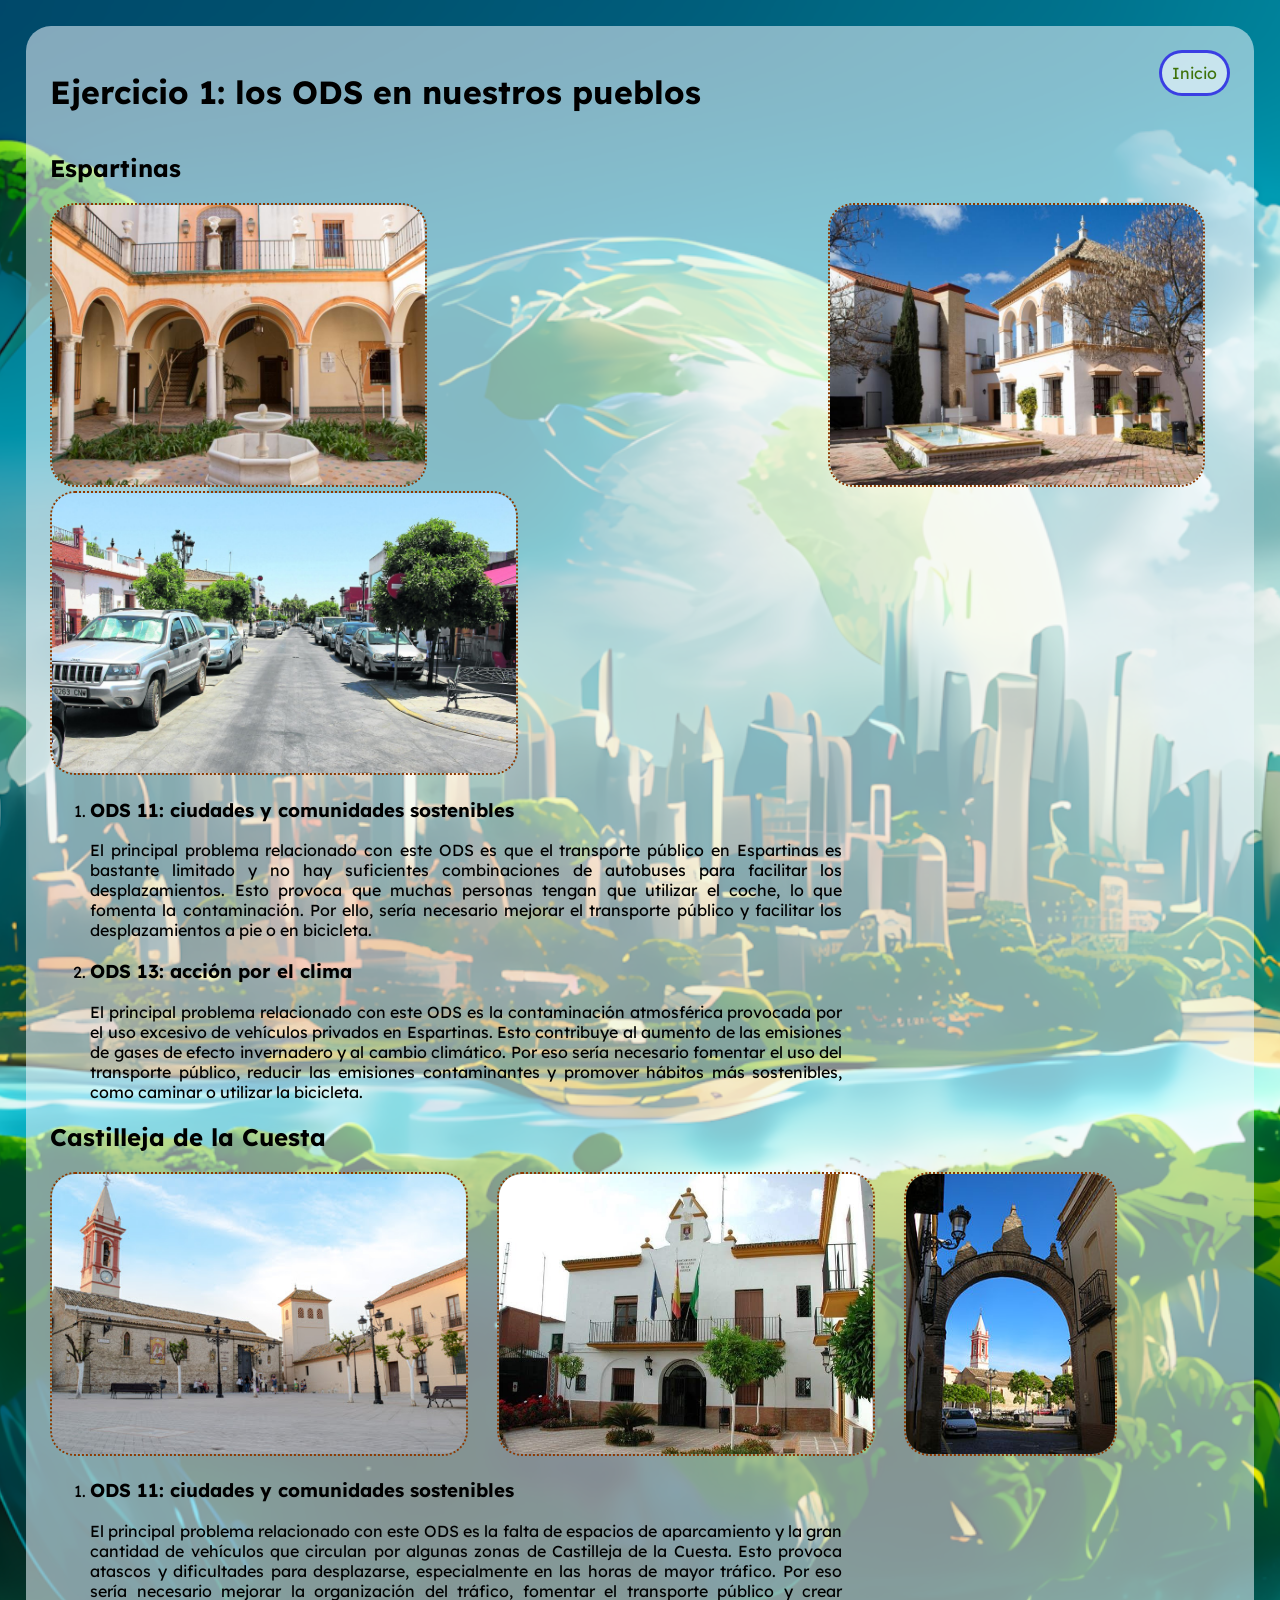
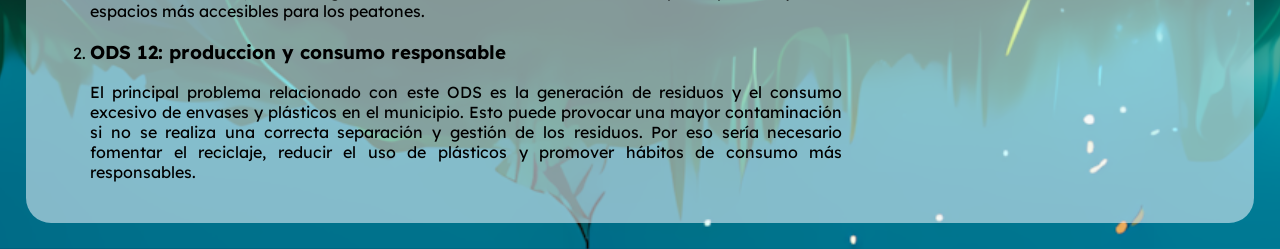
==== Ejercicio1.html @ 4f295839 "Guardar cambios" ====
<!DOCTYPE html>
<html lang="es">

<head>
    <meta charset="UTF-8">
    <meta name="viewport" content="width=device-width, initial-scale=1.0">
    <title>Ejercicio 1</title>
    <link rel="stylesheet" href="css/Ejercicio1.css">

    <!--Esta parte del codigo es para poder usar la letra en el formato LEXEND, importando la libreria de fuetnes de Google, esto lo tubimos que buscar en google ya que no sabiamos como se ponia-->
    <link rel="preconnect" href="https://fonts.googleapis.com">
    <link rel="preconnect" href="https://fonts.gstatic.com" crossorigin>
    <link href="https://fonts.googleapis.com/css2?family=Lexend:wght@100..900&display=swap" rel="stylesheet">

</head>

<body>
    <div class="divFondo">
        <header>
            <h1>Ejercicio 1: los ODS en nuestros pueblos</h1>
            <nav>
                <a href="INDEX.html">Inicio</a>
            </nav>
        </header>
        <main>
            <article>
                <section id="espartinas">
                    <div>
                        <h2>Espartinas</h2>
                        <img src="SourcesEj1/CasaDeLasMonjas.jpg"
                            alt="Plaza de Espartinas con una fuente y árboles alrededor" style="height: 280px;">
                        <img src="SourcesEj1/Cultura.jpg" alt="Edificio del Ministerio de Cultura"
                            style="height: 280px; margin-inline: 25px;">
                        <img src="SourcesEj1/CallePrincipal.jpg" alt="Calle principal de acceso a la Casa de las Monjas"
                            style="height: 280px;">
                    </div>
                    <div>
                        <ol>
                            <li>
                                <h3>ODS 11: ciudades y comunidades sostenibles</h3>
                                <p style="width: 66%;">El principal problema relacionado con este ODS es que el
                                    transporte p&uacute;blico en Espartinas es bastante limitado y no hay suficientes
                                    combinaciones de autobuses para facilitar los desplazamientos. Esto provoca que
                                    muchas personas tengan que utilizar el coche, lo que fomenta la
                                    contaminaci&oacute;n. Por ello, ser&iacute;a necesario mejorar el transporte
                                    p&uacute;blico y facilitar los desplazamientos a pie o en bicicleta.</p>
                            </li>
                            <li>
                                <h3>ODS 13: acci&oacute;n por el clima</h3>
                                <p style="width: 66%;">El principal problema relacionado con este ODS es la
                                    contaminación atmosférica provocada por el uso excesivo de vehículos privados en
                                    Espartinas. Esto contribuye al aumento de las emisiones de gases de efecto
                                    invernadero y al cambio climático. Por eso sería necesario fomentar el uso del
                                    transporte público, reducir las emisiones contaminantes y promover hábitos más
                                    sostenibles, como caminar o utilizar la bicicleta.</p>
                            </li>
                        </ol>
                    </div>
                </section>
                <section id="castilleja">
                    <div>
                        <h2>Castilleja de la Cuesta</h2>
                        <img src="SourcesEj1/Parroquia-Santiago-Castilleja-de-la-Cuesta.jpg"
                            alt="Iglesia parroquial de Santiago y plaza de Castilleja de la Cuesta, con su torre campanario"
                            style="height: 280px;">
                        <img src="SourcesEj1/AlluntamientoCastilleja.jpg"
                            alt="Ayuntamiento de Castilleja de la Cuesta, edificio blanco con banderas en la fachada"
                            style="height: 280px; margin-inline: 25px;">
                        <img src="SourcesEj1/Castilleja_de_la_Cuesta.jpg"
                            alt="Arco histórico de Castilleja de la Cuesta con la torre de la iglesia de Santiago al fondo"
                            style="height: 280px;">
                    </div>
                    <div>
                        <ol>
                            <li>
                                <h3>ODS 11: ciudades y comunidades sostenibles</h3>
                                <p style="width: 66%;">El principal problema relacionado con este ODS es la falta de
                                    espacios de aparcamiento y la gran cantidad de vehículos que circulan por algunas
                                    zonas de Castilleja de la Cuesta. Esto provoca atascos y dificultades para
                                    desplazarse, especialmente en las horas de mayor tráfico. Por eso sería necesario
                                    mejorar la organización del tráfico, fomentar el transporte público y crear espacios
                                    más accesibles para los peatones.</p>
                            </li>
                            <li>
                                <h3>ODS 12: produccion y consumo responsable</h3>
                                <p style="width: 66%;">El principal problema relacionado con este ODS es la generación
                                    de residuos y el consumo excesivo de envases y plásticos en el municipio. Esto puede
                                    provocar una mayor contaminación si no se realiza una correcta separación y gestión
                                    de los residuos. Por eso sería necesario fomentar el reciclaje, reducir el uso de
                                    plásticos y promover hábitos de consumo más responsables.</p>
                            </li>
                        </ol>
                    </div>
                </section>
            </article>
        </main>
    </div>
</body>

</html>
---- css/Ejercicio1.css ----
img{
    border-radius: 25px;
    border: dotted 2px rgb(141, 56, 0);
}

figure {
    display: flex;
}

body{
    text-align: justify;
    margin: 2%;
    background-image: url(../SourcesEj1/FondoEjercicio1.png); 
    background-size: cover;
    background-position: center;
    font-family: 'Lexend', sans-serif;
    color: black;
}

header {
    display: flex;
    margin: 0px;
    align-items: flex-start;
    justify-content: space-between;
    width: 100%;
    
}

a{
    text-decoration: none;
    color: rgb(62, 114, 10);
    border-radius: 50px;
    background-color: rgba(240, 248, 255, 0.623);
    padding: 10px;
    border: 3px solid rgba(12, 8, 223, 0.753);
}

h1, nav{
    width: fit-content;
    display: flex;
}

.divFondo {
    background-color: rgba(240, 248, 255, 0.548);
    border-radius: 25px;
    padding: 2%;
}
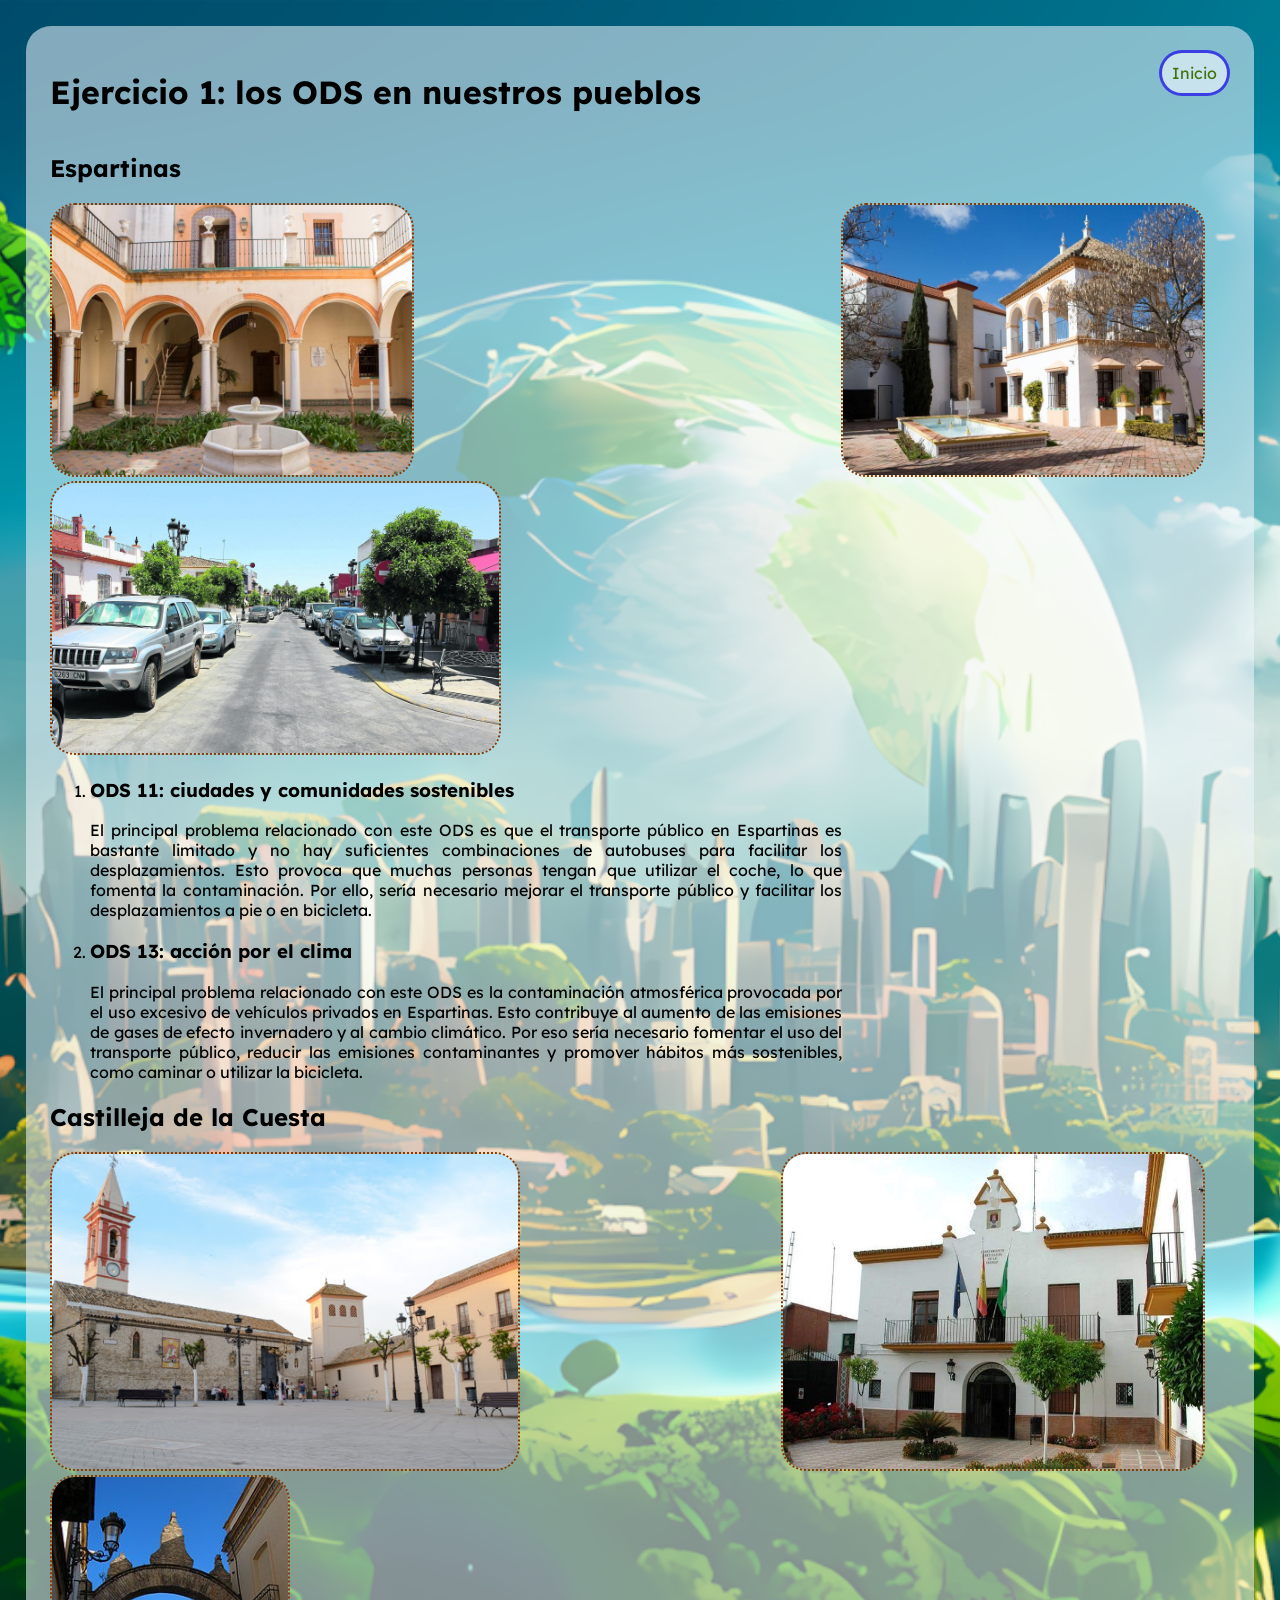
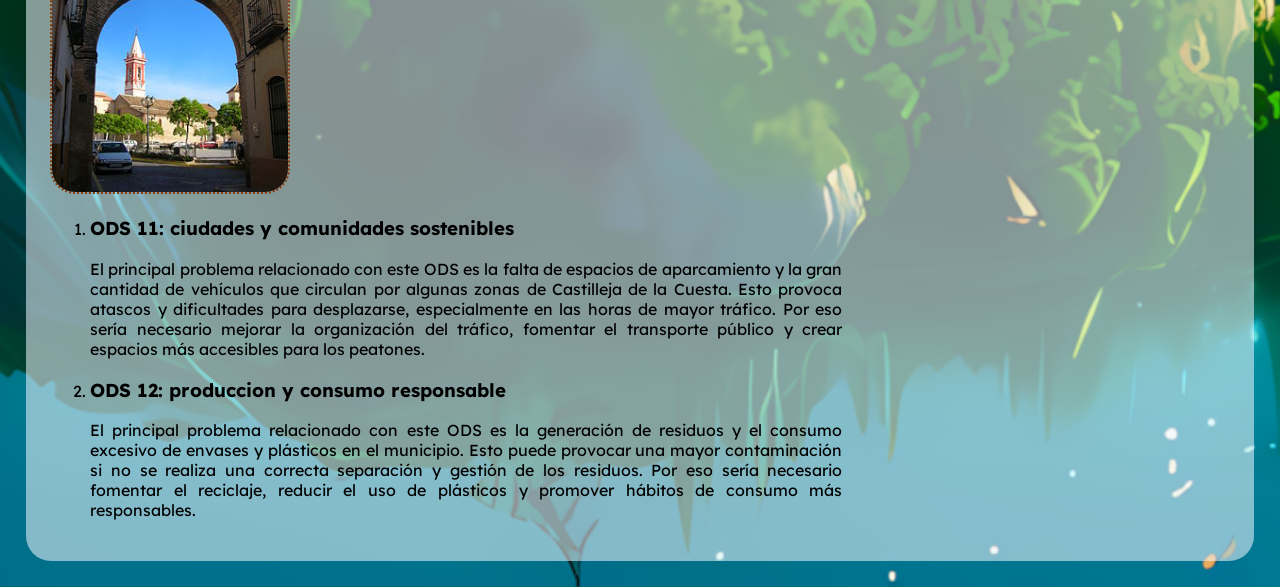
==== commit 07212954: "Guardar cambios" ====
--- a/Ejercicio1.html
+++ b/Ejercicio1.html
@@ -28,11 +28,12 @@
                     <div>
                         <h2>Espartinas</h2>
                         <img src="SourcesEj1/CasaDeLasMonjas.jpg"
-                            alt="Plaza de Espartinas con una fuente y árboles alrededor" style="height: 280px;">
+                            alt="Plaza de Espartinas con una fuente y árboles alrededor" 
+                            style="height: 30vh;">
                         <img src="SourcesEj1/Cultura.jpg" alt="Edificio del Ministerio de Cultura"
-                            style="height: 280px; margin-inline: 25px;">
+                            style="height: 30vh; margin-inline: 25px;">
                         <img src="SourcesEj1/CallePrincipal.jpg" alt="Calle principal de acceso a la Casa de las Monjas"
-                            style="height: 280px;">
+                            style="height: 30vh;">
                     </div>
                     <div>
                         <ol>
@@ -62,13 +63,13 @@
                         <h2>Castilleja de la Cuesta</h2>
                         <img src="SourcesEj1/Parroquia-Santiago-Castilleja-de-la-Cuesta.jpg"
                             alt="Iglesia parroquial de Santiago y plaza de Castilleja de la Cuesta, con su torre campanario"
-                            style="height: 280px;">
+                            style="height: 35vh;">
                         <img src="SourcesEj1/AlluntamientoCastilleja.jpg"
                             alt="Ayuntamiento de Castilleja de la Cuesta, edificio blanco con banderas en la fachada"
-                            style="height: 280px; margin-inline: 25px;">
+                            style="height: 35vh; margin-inline: 25px;">
                         <img src="SourcesEj1/Castilleja_de_la_Cuesta.jpg"
                             alt="Arco histórico de Castilleja de la Cuesta con la torre de la iglesia de Santiago al fondo"
-                            style="height: 280px;">
+                            style="height: 35vh;">
                     </div>
                     <div>
                         <ol>
--- a/css/Ejercicio1.css
+++ b/css/Ejercicio1.css
@@ -44,4 +44,5 @@
     background-color: rgba(240, 248, 255, 0.548);
     border-radius: 25px;
     padding: 2%;
+    margin-bottom: 2%;
 }
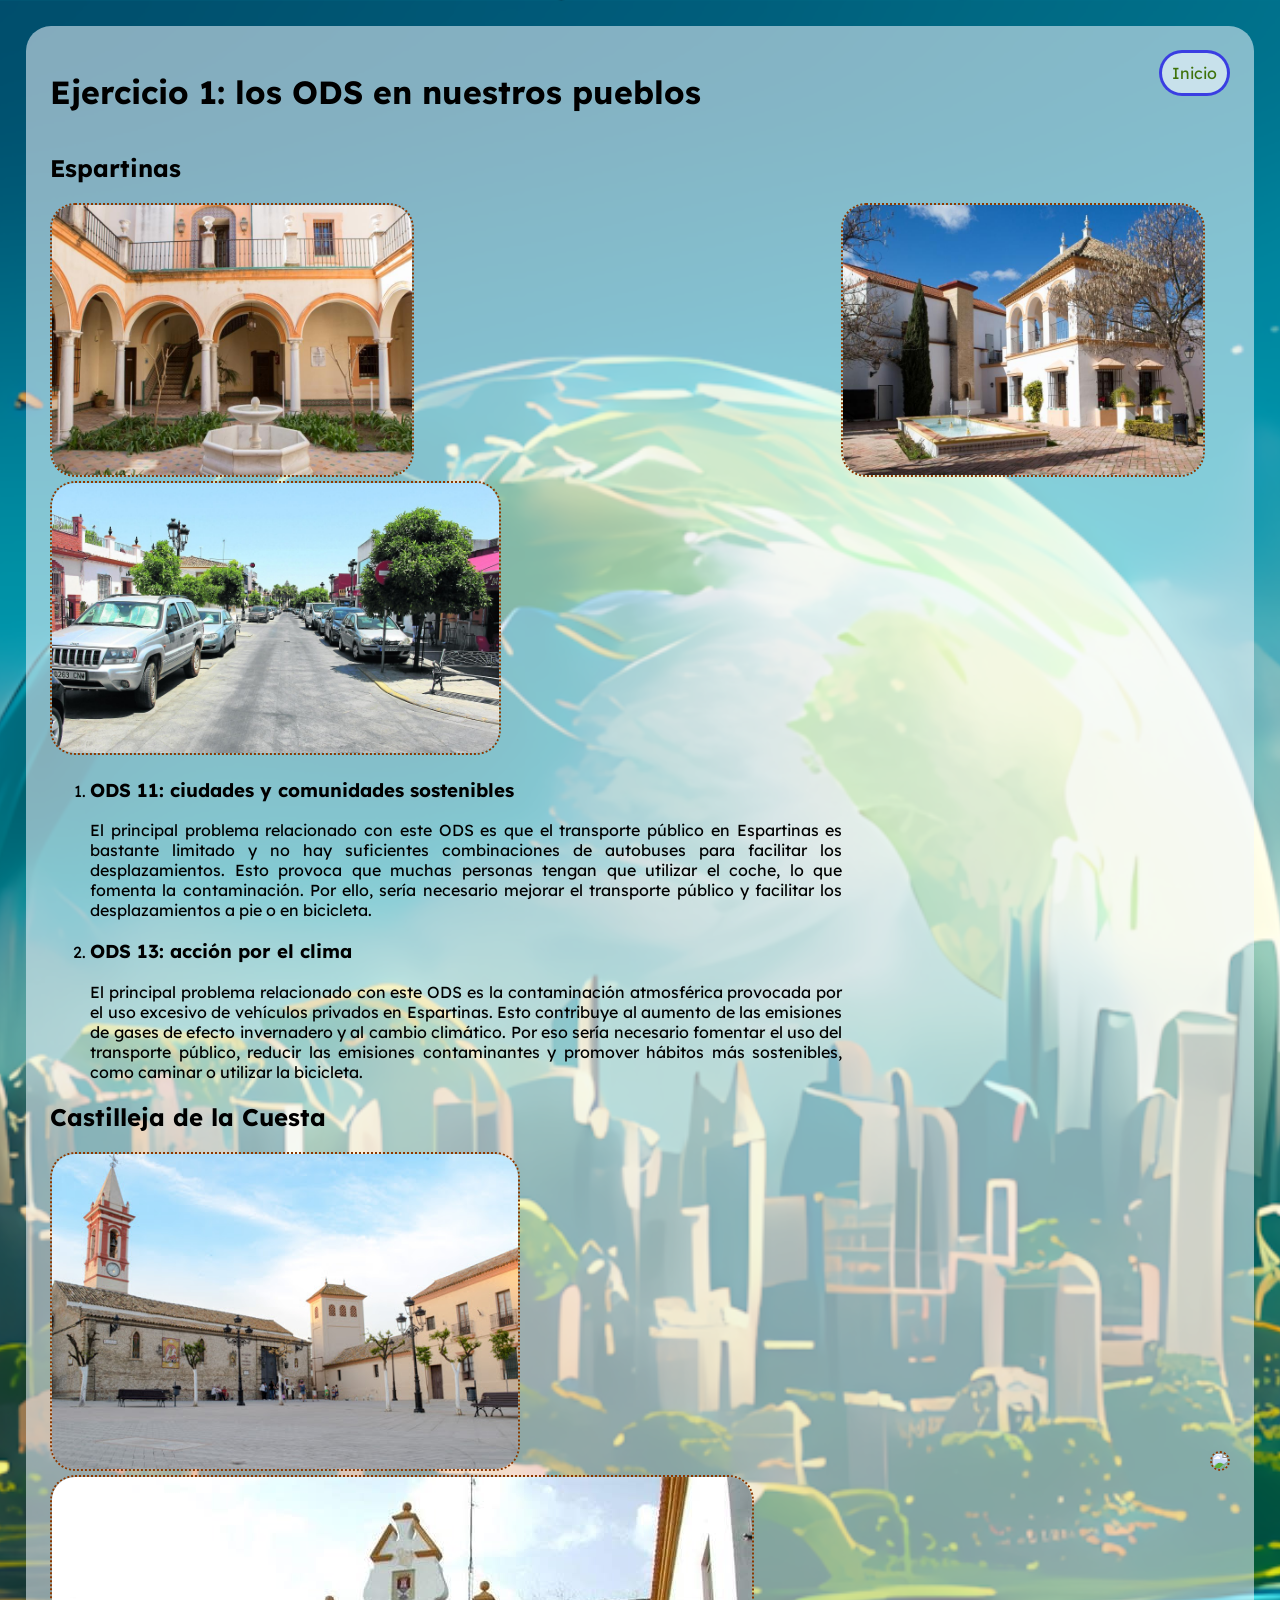
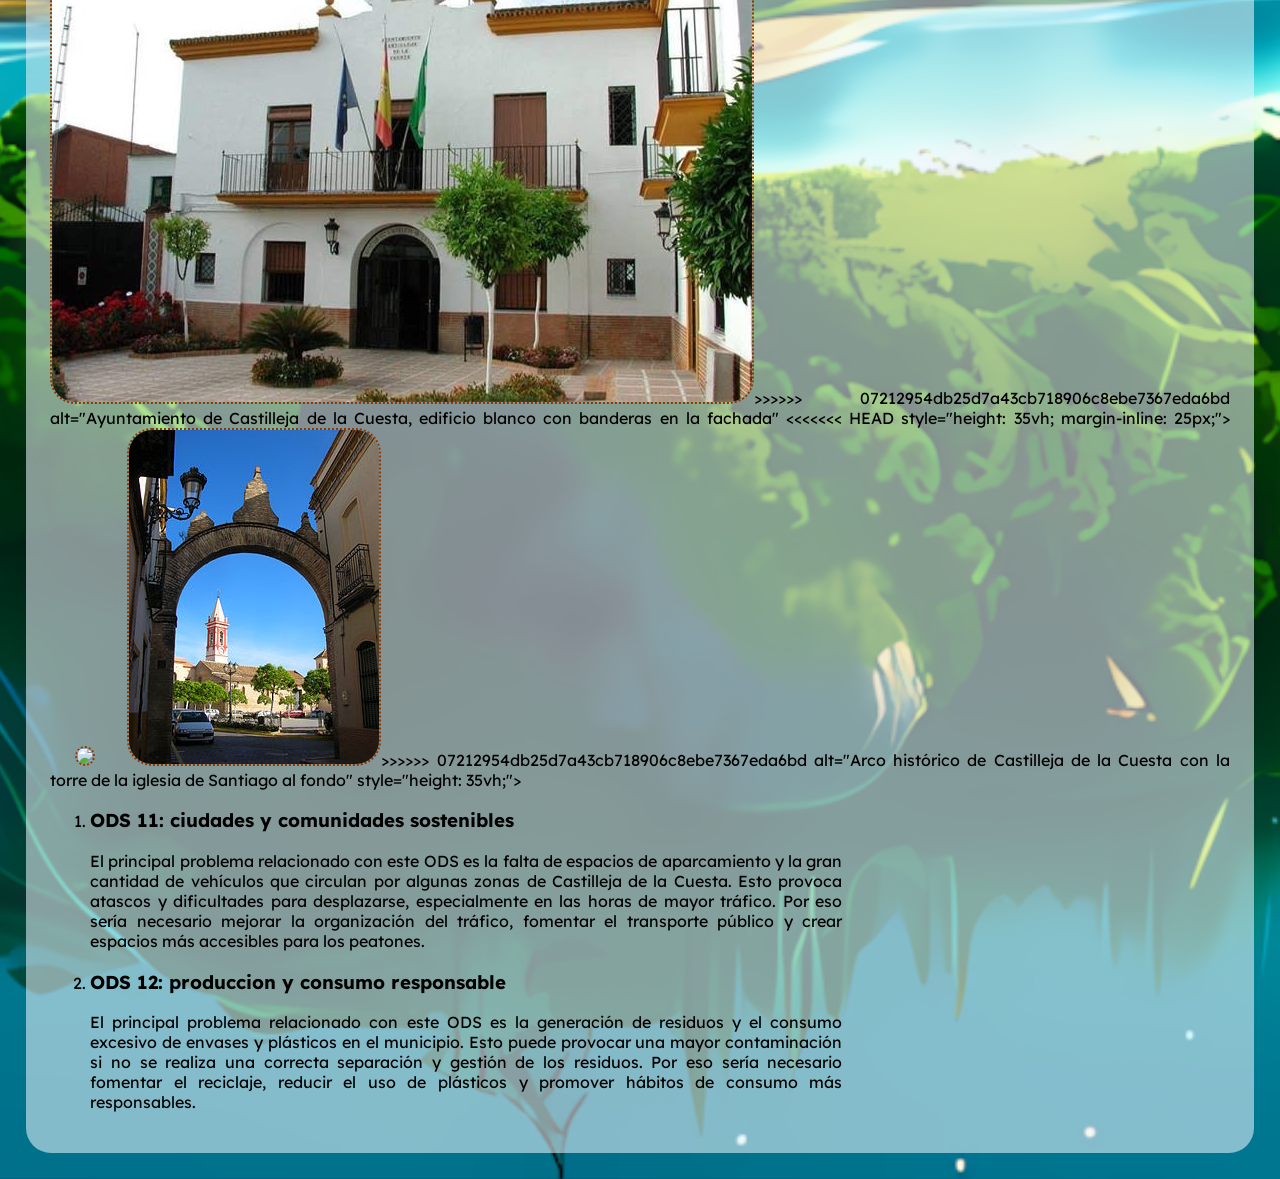
==== commit 8025b64c: "Guardar Cambios" ====
--- a/Ejercicio1.html
+++ b/Ejercicio1.html
@@ -63,11 +63,21 @@
                         <h2>Castilleja de la Cuesta</h2>
                         <img src="SourcesEj1/Parroquia-Santiago-Castilleja-de-la-Cuesta.jpg"
                             alt="Iglesia parroquial de Santiago y plaza de Castilleja de la Cuesta, con su torre campanario"
+<<<<<<< HEAD
+                            style="height: 35vh;">
+                        <img src="SourcesEJ1/AlluntamientoCastilleja.jpg"
+=======
                             style="height: 35vh;">
                         <img src="SourcesEj1/AlluntamientoCastilleja.jpg"
+>>>>>>> 07212954db25d7a43cb718906c8ebe7367eda6bd
                             alt="Ayuntamiento de Castilleja de la Cuesta, edificio blanco con banderas en la fachada"
+<<<<<<< HEAD
+                            style="height: 35vh; margin-inline: 25px;">
+                        <img src="SourcesEJ1/Castilleja_de_la_Cuesta.jpg"
+=======
                             style="height: 35vh; margin-inline: 25px;">
                         <img src="SourcesEj1/Castilleja_de_la_Cuesta.jpg"
+>>>>>>> 07212954db25d7a43cb718906c8ebe7367eda6bd
                             alt="Arco histórico de Castilleja de la Cuesta con la torre de la iglesia de Santiago al fondo"
                             style="height: 35vh;">
                     </div>
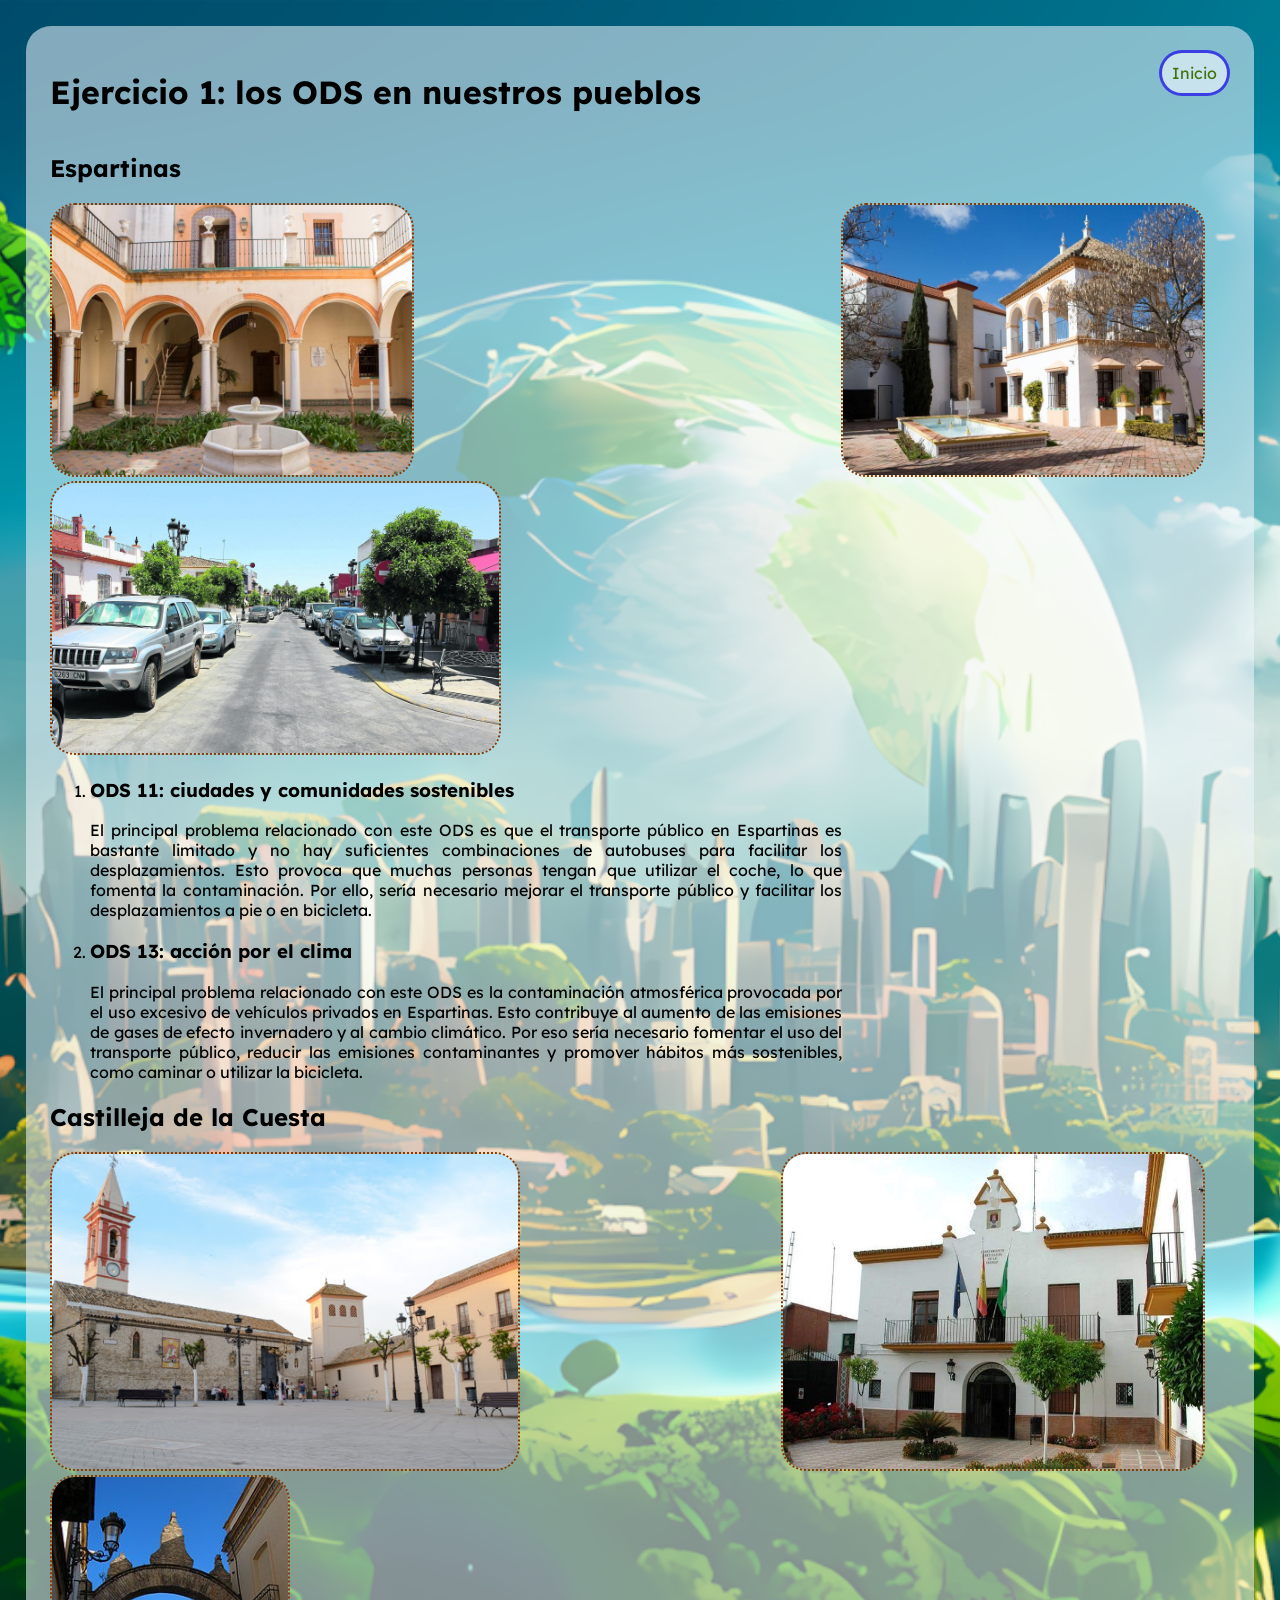
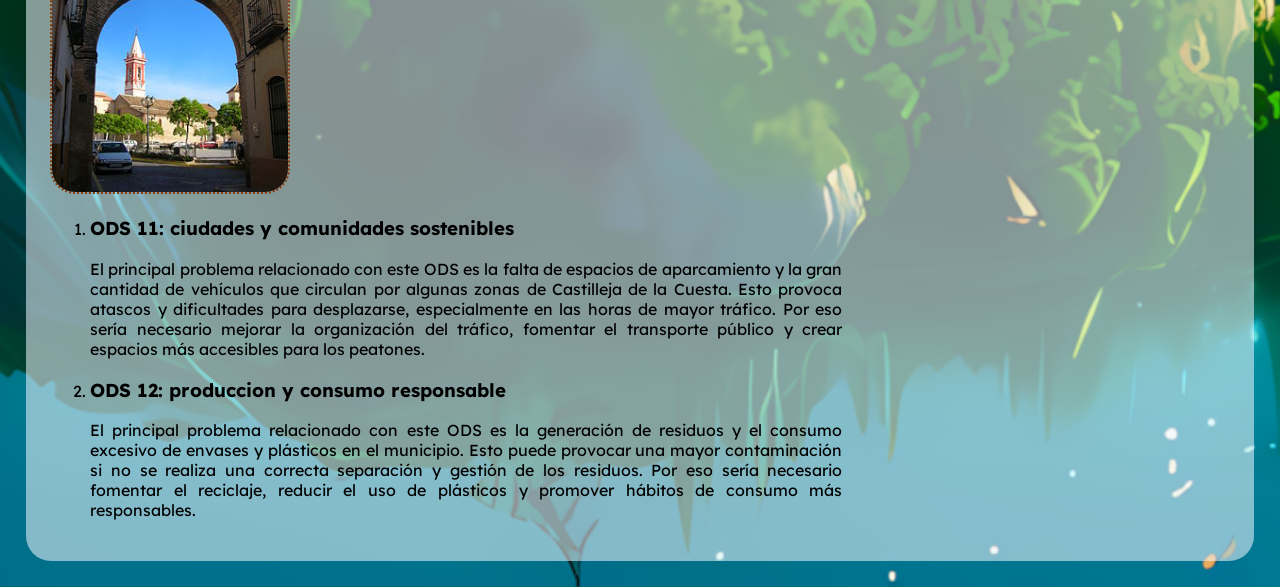
==== commit 93d13f7d: "Guardar Cambios" ====
--- a/Ejercicio1.html
+++ b/Ejercicio1.html
@@ -63,21 +63,11 @@
                         <h2>Castilleja de la Cuesta</h2>
                         <img src="SourcesEj1/Parroquia-Santiago-Castilleja-de-la-Cuesta.jpg"
                             alt="Iglesia parroquial de Santiago y plaza de Castilleja de la Cuesta, con su torre campanario"
-<<<<<<< HEAD
-                            style="height: 35vh;">
-                        <img src="SourcesEJ1/AlluntamientoCastilleja.jpg"
-=======
                             style="height: 35vh;">
                         <img src="SourcesEj1/AlluntamientoCastilleja.jpg"
->>>>>>> 07212954db25d7a43cb718906c8ebe7367eda6bd
                             alt="Ayuntamiento de Castilleja de la Cuesta, edificio blanco con banderas en la fachada"
-<<<<<<< HEAD
-                            style="height: 35vh; margin-inline: 25px;">
-                        <img src="SourcesEJ1/Castilleja_de_la_Cuesta.jpg"
-=======
                             style="height: 35vh; margin-inline: 25px;">
                         <img src="SourcesEj1/Castilleja_de_la_Cuesta.jpg"
->>>>>>> 07212954db25d7a43cb718906c8ebe7367eda6bd
                             alt="Arco histórico de Castilleja de la Cuesta con la torre de la iglesia de Santiago al fondo"
                             style="height: 35vh;">
                     </div>
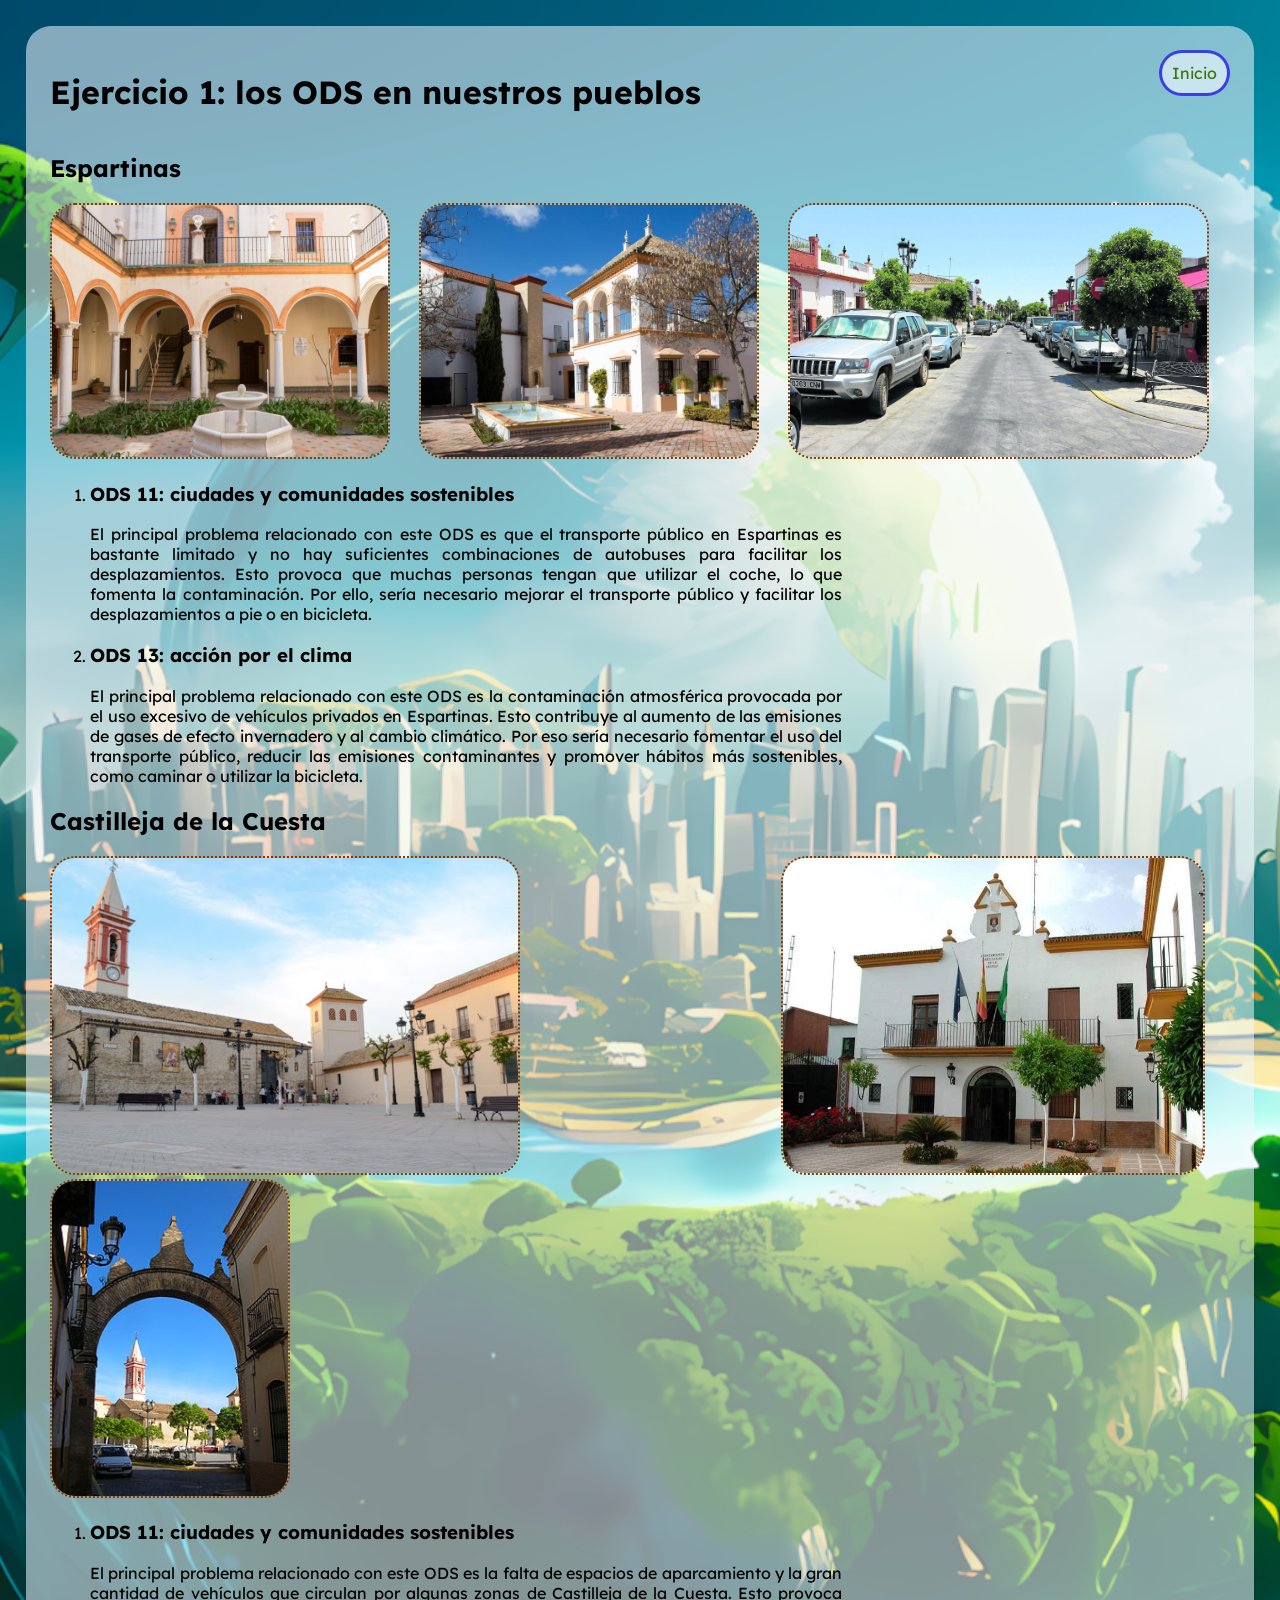
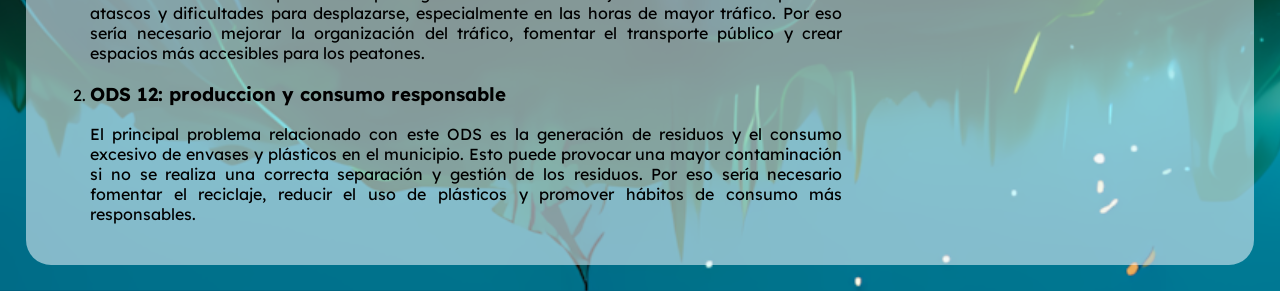
==== commit 44b6832b: "Guaradar los cambios" ====
--- a/Ejercicio1.html
+++ b/Ejercicio1.html
@@ -29,11 +29,11 @@
                         <h2>Espartinas</h2>
                         <img src="SourcesEj1/CasaDeLasMonjas.jpg"
                             alt="Plaza de Espartinas con una fuente y árboles alrededor" 
-                            style="height: 30vh;">
+                            style="height: 28vh;">
                         <img src="SourcesEj1/Cultura.jpg" alt="Edificio del Ministerio de Cultura"
-                            style="height: 30vh; margin-inline: 25px;">
+                            style="height: 28vh; margin-inline: 25px;">
                         <img src="SourcesEj1/CallePrincipal.jpg" alt="Calle principal de acceso a la Casa de las Monjas"
-                            style="height: 30vh;">
+                            style="height: 28vh;">
                     </div>
                     <div>
                         <ol>
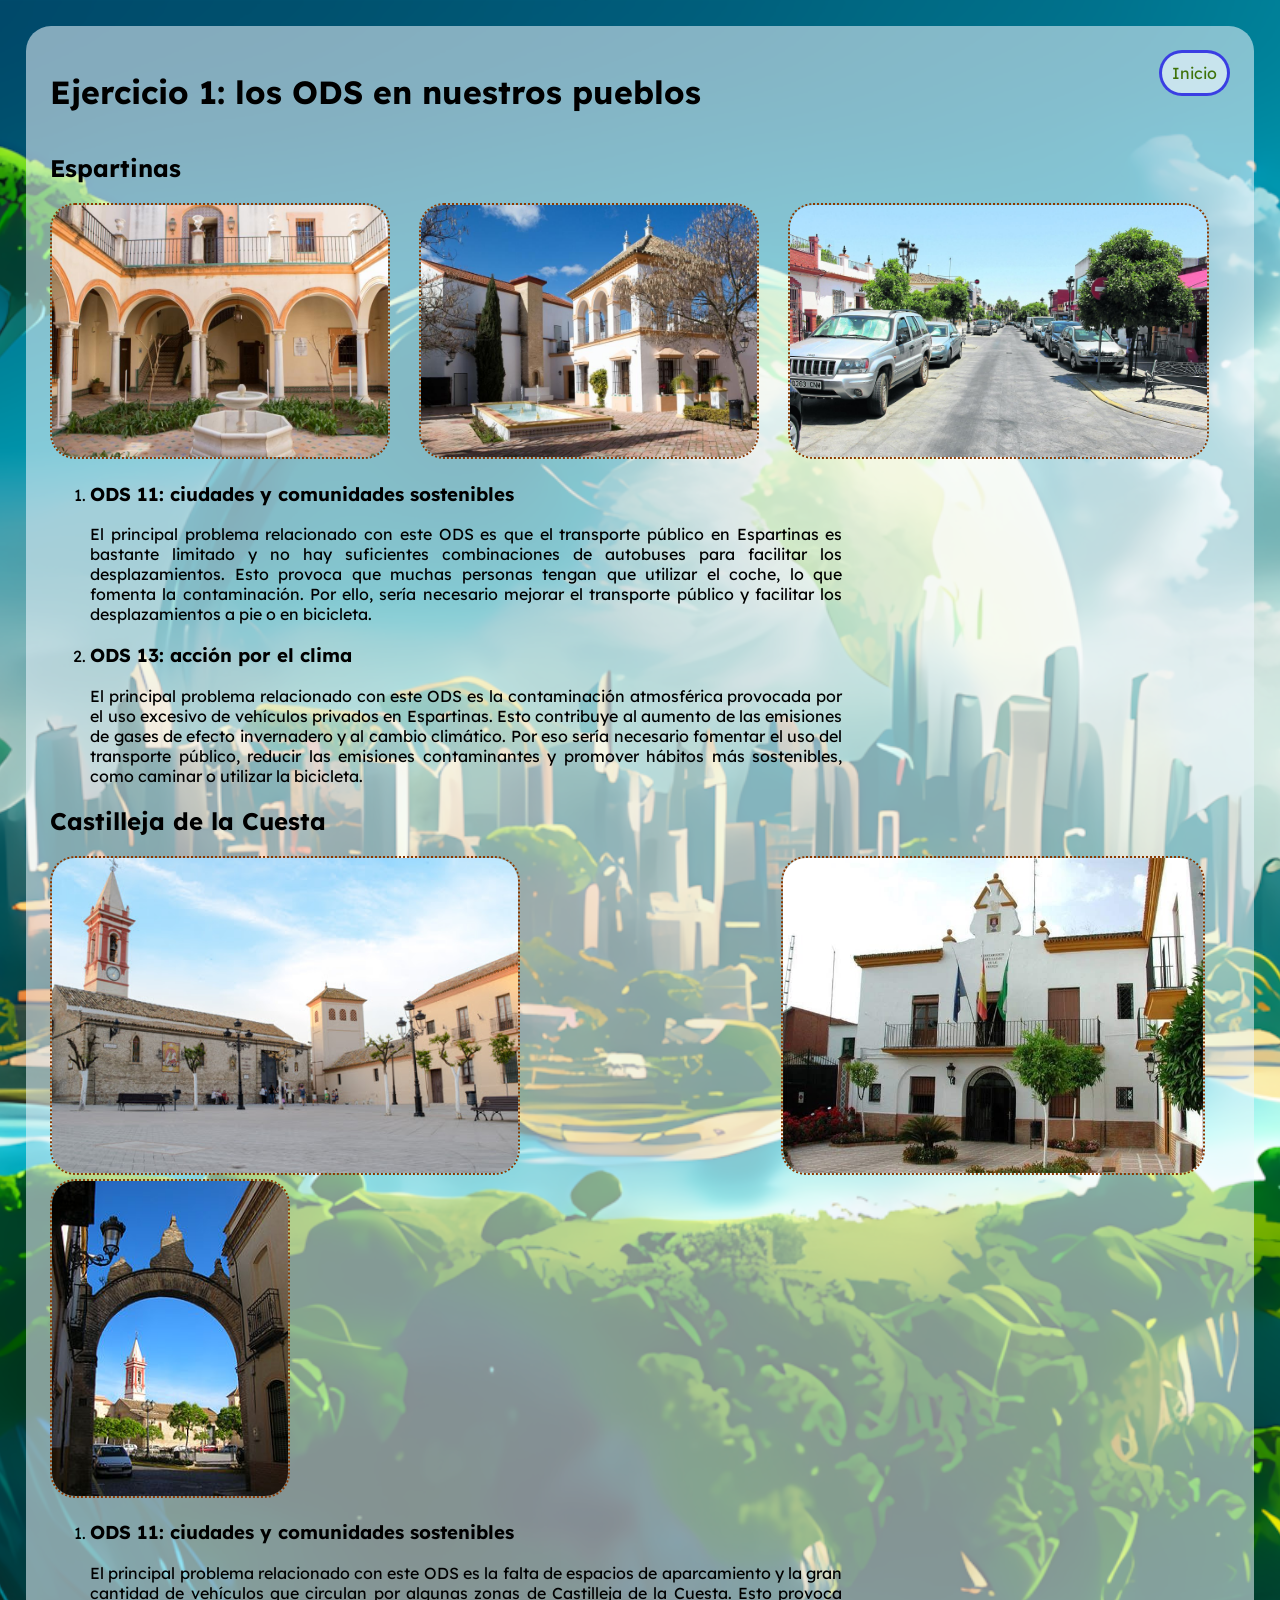
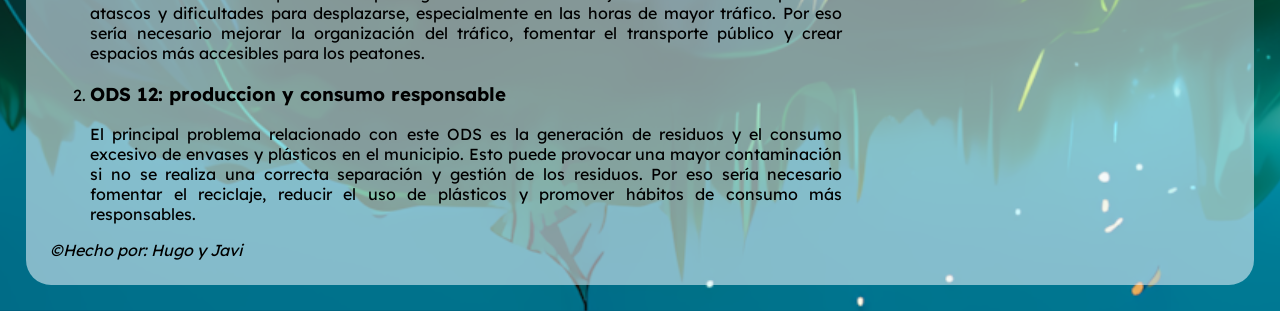
==== commit a38f3f00: "Crear carpetas y achivos" ====
--- a/Ejercicio1.html
+++ b/Ejercicio1.html
@@ -95,6 +95,9 @@
                 </section>
             </article>
         </main>
+        <footer>
+            <cite>©Hecho por: Hugo y Javi</cite>
+        </footer>
     </div>
 </body>
 
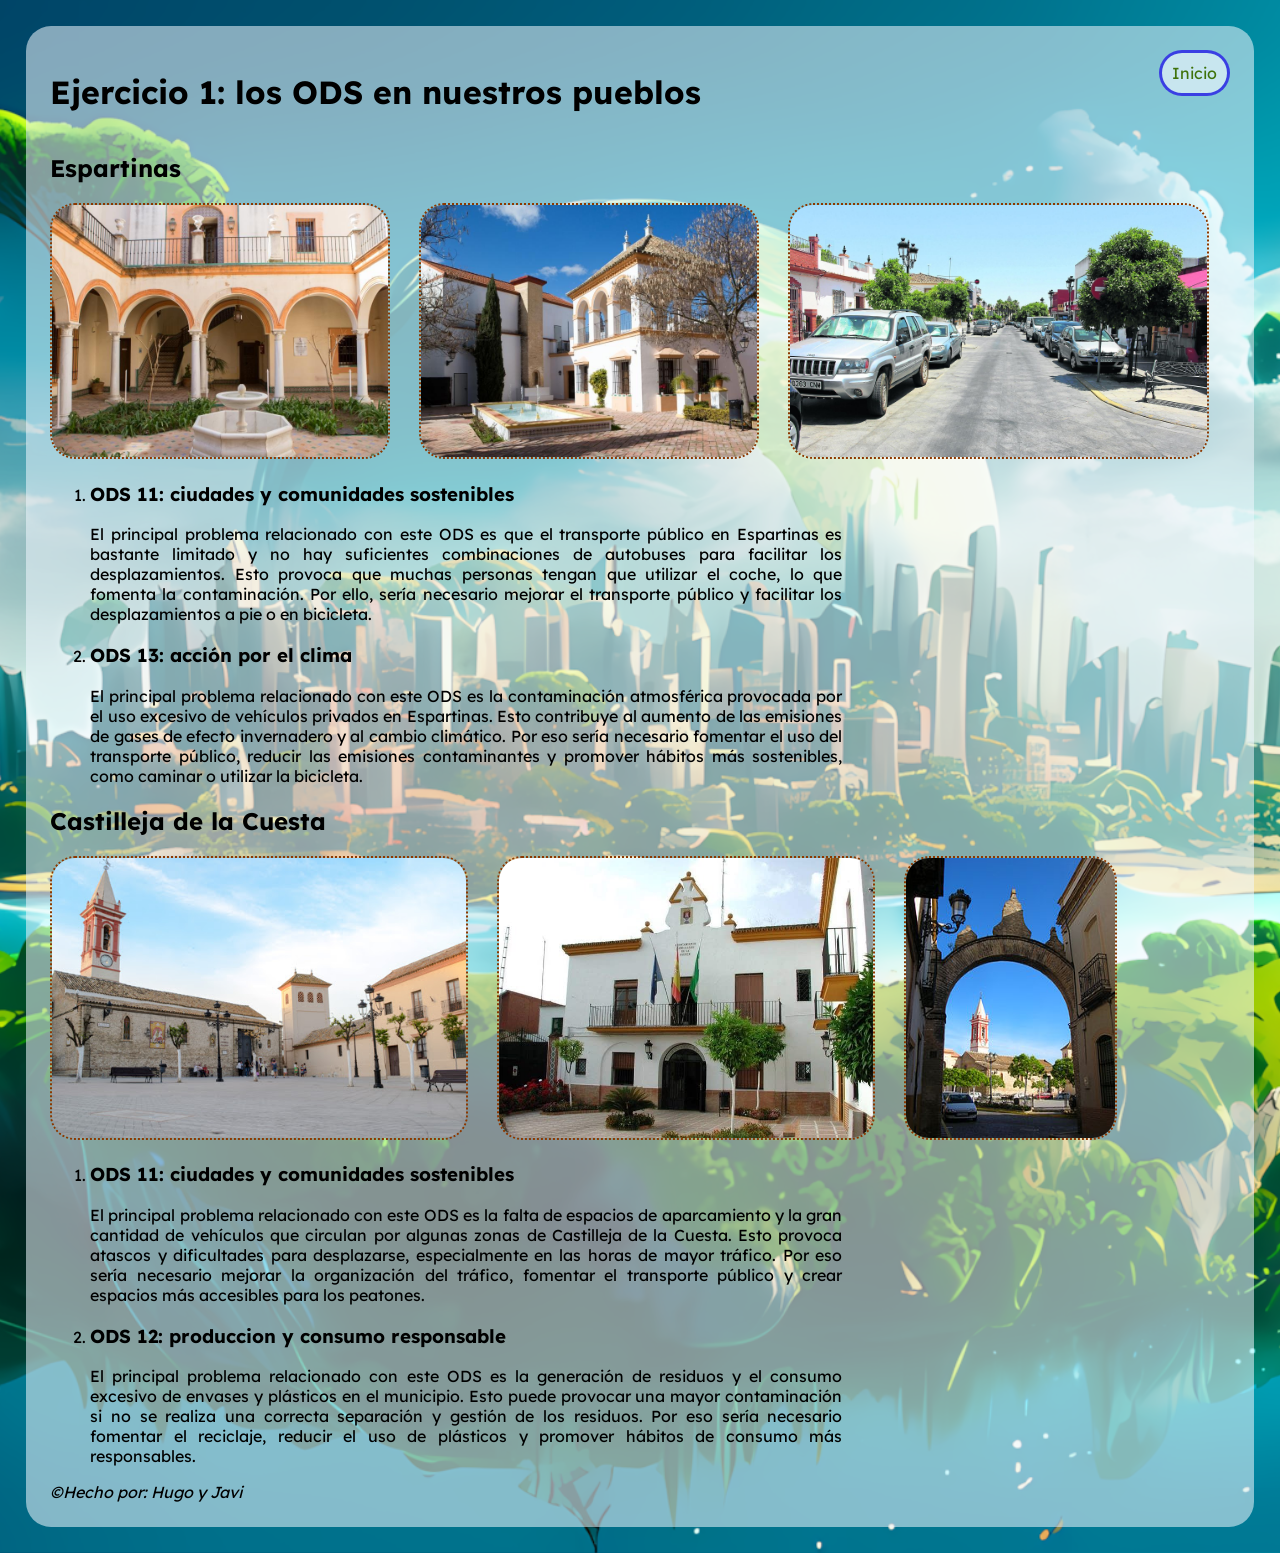
==== commit 784dd05c: "Merge remote-tracking branch 'origin/main' into Hugo # Conflicts: #	Ejercicio1.html" ====
--- a/Ejercicio1.html
+++ b/Ejercicio1.html
@@ -29,11 +29,12 @@
                         <h2>Espartinas</h2>
                         <img src="SourcesEj1/CasaDeLasMonjas.jpg"
                             alt="Plaza de Espartinas con una fuente y árboles alrededor" 
-                            style="height: 28vh;">
+                            alt="Plaza de Espartinas con una fuente y árboles alrededor"
+                            style="height: min(28vh, 280px);">
                         <img src="SourcesEj1/Cultura.jpg" alt="Edificio del Ministerio de Cultura"
-                            style="height: 28vh; margin-inline: 25px;">
+                            style="height: min(28vh, 280px); margin-inline: 25px;">
                         <img src="SourcesEj1/CallePrincipal.jpg" alt="Calle principal de acceso a la Casa de las Monjas"
-                            style="height: 28vh;">
+                            style="height: min(28vh, 280px);">
                     </div>
                     <div>
                         <ol>
@@ -63,13 +64,13 @@
                         <h2>Castilleja de la Cuesta</h2>
                         <img src="SourcesEj1/Parroquia-Santiago-Castilleja-de-la-Cuesta.jpg"
                             alt="Iglesia parroquial de Santiago y plaza de Castilleja de la Cuesta, con su torre campanario"
-                            style="height: 35vh;">
+                            style="height: min(35vh, 280px);">
                         <img src="SourcesEj1/AlluntamientoCastilleja.jpg"
                             alt="Ayuntamiento de Castilleja de la Cuesta, edificio blanco con banderas en la fachada"
-                            style="height: 35vh; margin-inline: 25px;">
+                            style="height: min(35vh, 280px); margin-inline: 25px;">
                         <img src="SourcesEj1/Castilleja_de_la_Cuesta.jpg"
                             alt="Arco histórico de Castilleja de la Cuesta con la torre de la iglesia de Santiago al fondo"
-                            style="height: 35vh;">
+                            style="height: min(35vh, 280px);">
                     </div>
                     <div>
                         <ol>
